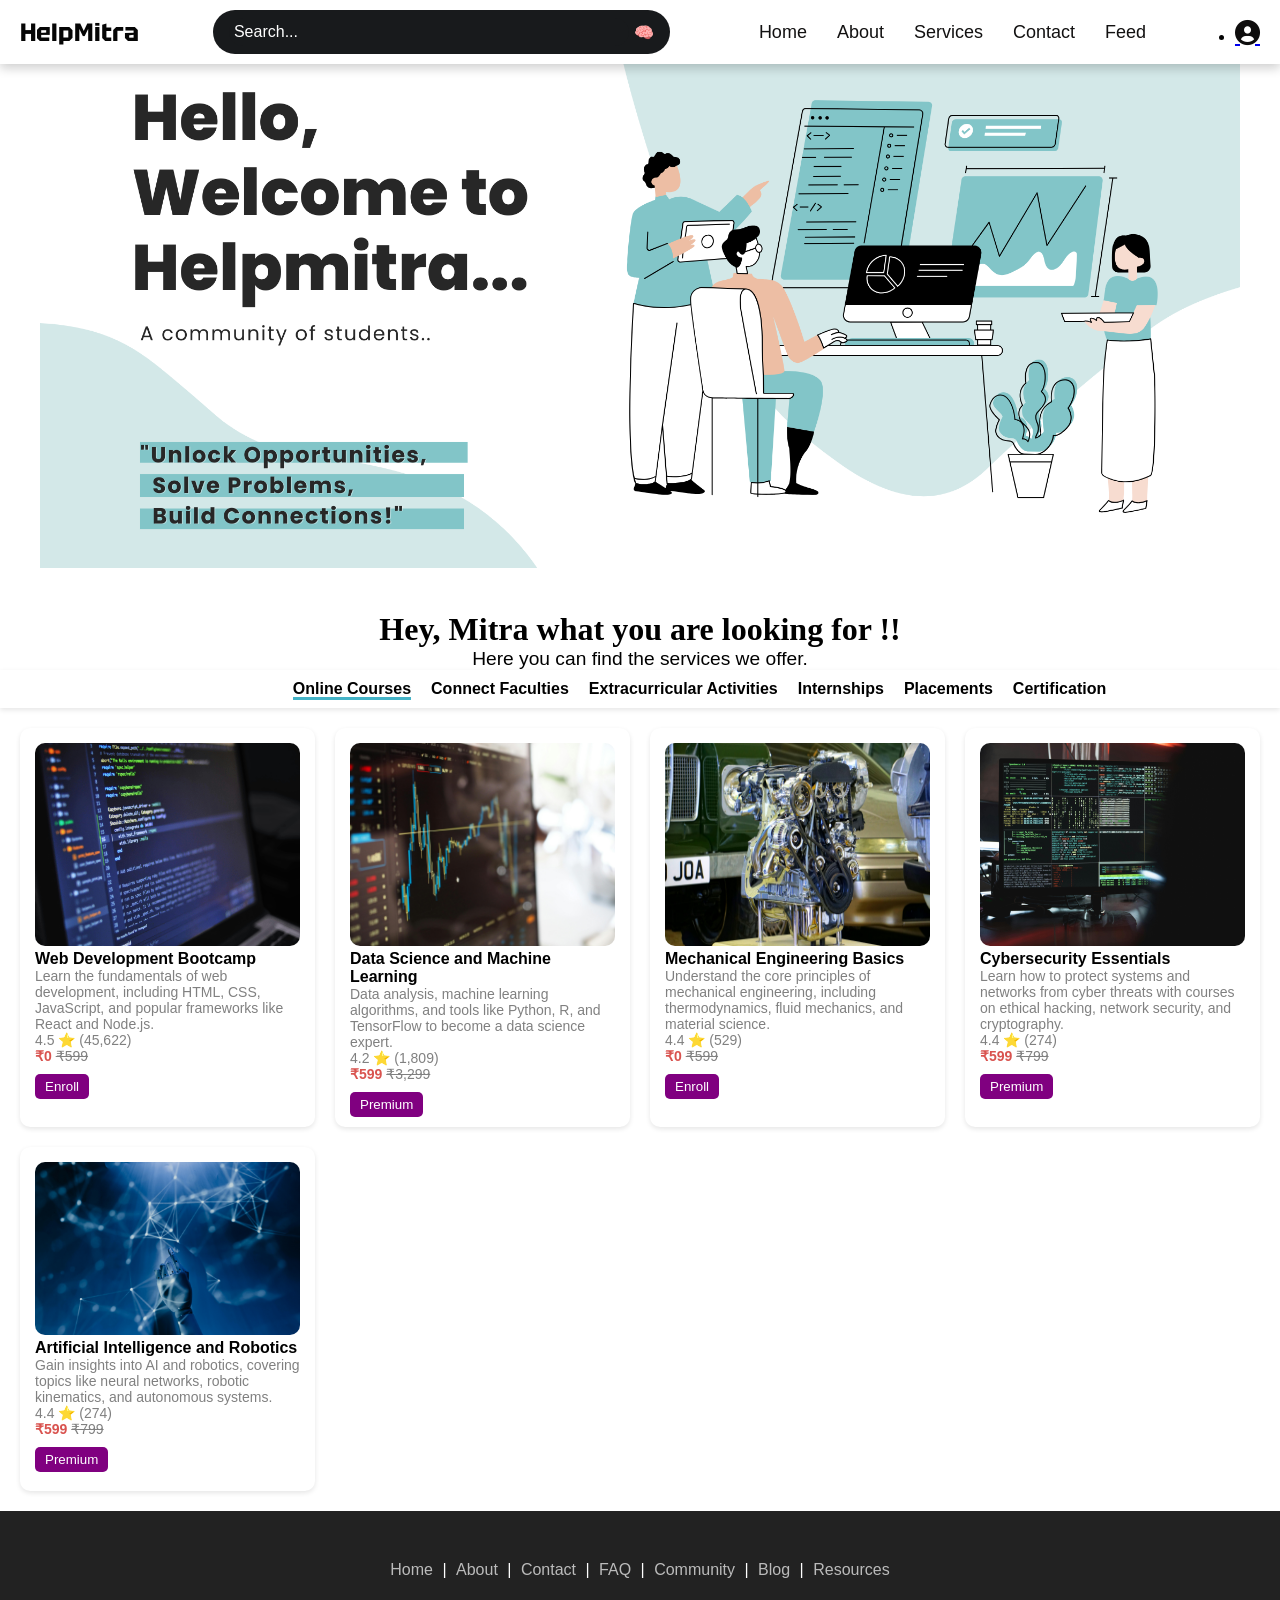
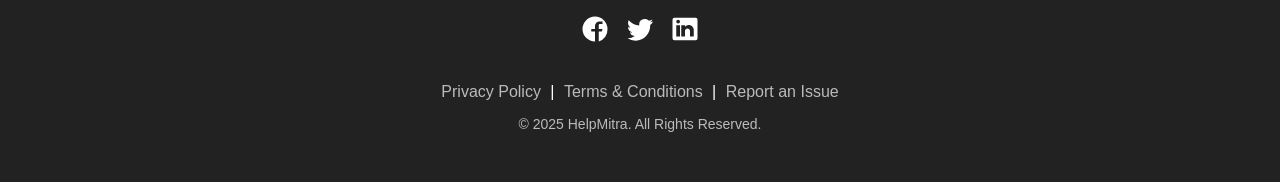
==== p2.html @ ab0b09a4 "added all the files" ====
<!DOCTYPE html>
<html lang="en">

<head>

    <meta charset="UTF-8">
    <meta name="viewport" content="width=device-width, initial-scale=1.0">
    <title>Helpmitra-Community of Students</title>
    <link rel="stylesheet" href="p1.css">
    <link href="https://fonts.googleapis.com/css2?family=Tektur:wght@400;700&display=swap" rel="stylesheet">
    <link rel="stylesheet" href="https://cdnjs.cloudflare.com/ajax/libs/font-awesome/6.0.0/css/all.min.css">
</head>

<body>

    <header class="header">

        <div class="logo">HelpMitra</div>
        <form class="search-box">
            <input type="text" placeholder="Search..." />
            <button type="submit">🧠</button>
        </form>

        <ul class="nav-links">
            <li><a href="p2.html">Home</a></li>
            <li><a href="about.html">About</a></li>
            <li><a href="index.html#serv">Services</a></li>
            <li><a href="contact.html">Contact</a></li>
            <li><a href="#">Feed</a></li>
        </ul>


        <ul>
            <li class="profile"><a href="profile.html"><i class="fas fa-user-circle"></i></a>
            </li>
        </ul>
    </header>

    <img src="bannerHeMi.png" class="imagess" alt="error occurs">

    <h1>Hey, Mitra what you are looking for !!</h1>
    <p1>Here you can find the services we offer. </p1><br>

    <!-- Navigation Bar -->
    <nav>
        <ul>
            <li><a href="#" class="nav-link active" data-category="online-courses">Online Courses</a></li>
            <li><a href="#" class="nav-link" data-category="connect-faculties">Connect Faculties</a></li>
            <li><a href="#" class="nav-link" data-category="extracurricular-activities">Extracurricular Activities</a>
            </li>
            <li><a href="#" class="nav-link" data-category="internships">Internships</a></li>
            <li><a href="#" class="nav-link" data-category="placements">Placements</a></li>
            <li><a href="#" class="nav-link" data-category="certification">Certification</a></li>
        </ul>
    </nav>

    <!-- Course Grid -->
    <section class="course-grid active" id="online-courses">
        <div class="course-card">
            <img src="oc1.jpg" alt="Course 1">
            <h3>Web Development Bootcamp</h3>
            <p>Learn the fundamentals of web development, including HTML, CSS, JavaScript, and popular frameworks like
                React and Node.js.</p>
            <p>4.5 ⭐ (45,622)</p>
            <p><span class="price">₹0</span> <del>₹599</del></p>
            <button class="premium">Enroll</button>
        </div>

        <div class="course-card">
            <img src="oc2.jpg" alt="Course 2">
            <h3>Data Science and Machine Learning</h3>
            <p>Data analysis, machine learning algorithms, and tools like Python, R, and TensorFlow to become a data
                science expert.</p>
            <p>4.2 ⭐ (1,809)</p>
            <p><span class="price">₹599</span> <del>₹3,299</del></p>
            <button class="premium">Premium</button>
        </div>

        <div class="course-card">
            <img src="oc3.jpg" alt="Course 3">
            <h3>Mechanical Engineering Basics</h3>
            <p>Understand the core principles of mechanical engineering, including thermodynamics, fluid mechanics, and
                material science.</p>
            <p>4.4 ⭐ (529)</p>
            <p><span class="price">₹0</span> <del>₹599</del></p>
            <button class="premium">Enroll</button>
        </div>

        <div class="course-card">
            <img src="oc4.jpg" alt="Course 4">
            <h3>Cybersecurity Essentials</h3>
            <p>Learn how to protect systems and networks from cyber threats with courses on ethical hacking, network
                security, and cryptography.</p>
            <p>4.4 ⭐ (274)</p>
            <p><span class="price">₹599</span> <del>₹799</del></p>
            <button class="premium">Premium</button>
        </div>

        <div class="course-card">
            <img src="oc5.jpg" alt="Course 4">
            <h3>Artificial Intelligence and Robotics</h3>
            <p>Gain insights into AI and robotics, covering topics like neural networks, robotic kinematics, and
                autonomous systems.</p>
            <p>4.4 ⭐ (274)</p>
            <p><span class="price">₹599</span> <del>₹799</del></p>
            <button class="premium">Premium</button>
        </div>

    </section>
    <section class="course-grid" id="connect-faculties">
        <div class="course-card">
            <img src="cf1.jpg" alt="Course 1">
            <h3>Dr. pro. vivek singh</h3>
            <p>Professor of Computer Science</p>
            <p>Over 20 years of experience in teaching and research in the field of artificial intelligence.</p>
            <div class="contact-info">
                <p><strong>Email:</strong>viveksingh@example.com</p>
                <p><strong>Subjects:</strong> AI, Machine Learning, Data Structures</p>
            </div>
        </div>

        <div class="course-card">
            <img src="cf2.jpg" alt="Course 2">
            <h3>Dr. prof. damyanti patel</h3>
            <p>Associate Professor of Mathematics</p>
            <p>Specializes in algebra and has published numerous papers in international journals.</p>
            <div class="contact-info">
                <p><strong>Email:</strong>pateldamyati@example.com</p>
                <p><strong>Subjects:</strong>Algebra, Calculus, Statistics</p>
            </div>
        </div>

        <div class="course-card">
            <img src="cf3.jpg" alt="Course 3">
            <h3>prof. Akash parmar</h3>
            <p>Assistant Professor of Physics</p>
            <p>Focuses on quantum mechanics and he is passionate about teaching.</p>
            <div class="contact-info">
                <p><strong>Email:</strong>akashparmar@example.com</p>
                <p><strong>Subjects:</strong>Quantum Mechanics, Thermodynamics</p>
            </div>
        </div>

        <div class="course-card">
            <img src="cf4.jpg" alt="Course 4">
            <h3>prof. Alakh pandey</h3>
            <p>Assistant Professor of Physics</p>
            <div class="contact-info">
                <p><strong>Email:</strong>alakhpandey@example.com</p>
                <p><strong>Subjects:</strong>Quantum physics</p>
            </div>
        </div>

        <div class="course-card">
            <img src="cf5.jpg" alt="Course 4">
            <h3>prof.Ashis kumar</h3>
            <p>Assistant Professor of robotics</p>
            <div class="contact-info">
                <p><strong>Email:</strong>emilyjohnson@example.com</p>
                <p><strong>Subjects:</strong>IOT, Automation</p>
            </div>
        </div>
    </section>

    <section class="course-grid" id="extracurricular-activities">
        <div class="course-card">
            <img src="activ1.jpg.jpg" alt="Course 1">
            <h3>BasketBall</h3>
            <p>Join our basketball team to improve your skills and compete in local tournaments.</p>
            <p><span class="price">₹0</span> <del>₹599</del></p>
            <button class="premium">Free</button>
        </div>

        <div class="course-card">
            <img src="activ2.jpg.jpg" alt="Course 2">
            <h3>Chess Club</h3>
            <p>Challenge your mind and compete with others in our chess club.</p>
            <button class="premium">Join</button>
        </div>

        <div class="course-card">
            <img src="activ3.jpg.jpg" alt="Course 3">
            <h3>Drama Club</h3>
            <p>Express yourself through acting and participate in our annual plays.</p>
            <p><span class="price">₹0</span> <del>₹599</del></p>
            <button class="premium">Free</button>
        </div>

        <div class="course-card">
            <img src="activ4.jpg.jpg" alt="Course 4">
            <h3>Music Club</h3>
            <p>Join our music club to learn instruments and perform in concerts.</p>
            <p><span class="price">₹599</span> <del>₹799</del></p>
            <button class="premium">Join</button>
        </div>

        <div class="course-card">
            <img src="activ5.jpg.jpg" alt="Course 4">
            <h3>Coding Club</h3>
            <p>Learn to code and work on exciting projects with fellow students.</p>
            <button class="premium">Join</button>
        </div>
    </section>

    <section class="course-grid" id="internships">
        <div class="course-card">
            <img src="intern1.jpg" alt="Course 1">
            <h3>Software Development Intern</h3>
            <p>Company A</p>
            <p>Location:Bengaluru</p>
            <p>Duration: 6 Months</p>
            <button class="premium">Apply Now</button>
        </div>

        <div class="course-card">
            <img src="intern2.jpg" alt="Course 2">
            <h3>Marketing Intern</h3>
            <p>Company B</p>
            <p>Location:Chennai,India</p>
            <p>Duration: 6 Months</p>
            <button class="premium">Apply Now</button>
        </div>

        <div class="course-card">
            <img src="intern3.jpg" alt="Course 3">
            <h3>Graphic Design Intern</h3>
            <p>Company C</p>
            <p>Location:Remote</p>
            <p>Duration: 4 Months</p>
            <button class="premium">Apply Now</button>
        </div>

    </section>

    <section class="course-grid" id="placements">
        <div class="course-card">
            <img src="place1.jpg" alt="Course 1">
            <h3>Software Engineer at TechCorp</h3>
            <p>Join TechCorp as a Software Engineer and work on cutting-edge technologies.</p>
            <button class="premium">Read More</button>
        </div>

        <div class="course-card">
            <img src="place2.jpg" alt="Course 1">
            <h3>Data Analyst at DataSolutions</h3>
            <p>Analyze and interpret complex data sets to help businesses make informed decisions.</p>
            <button class="premium">Read More</button>
        </div>

        <div class="course-card">
            <img src="place3.jpg" alt="Course 1">
            <h3>Marketing Specialist at MarketGurus</h3>
            <p>Develop and implement marketing strategies to promote products and services.</p>
            <button class="premium">Read More</button>
        </div>

        <div class="course-card">
            <img src="place4.jpg" alt="Course 1">
            <h3>Frontend Developer at Narola Infotech</h3>
            <p>Join Narola Infotech as a Frontend developer and work on cutting-edge technologies.</p>
            <button class="premium">Read More</button>
        </div>


    </section>

    <section class="course-grid" id="certification">
        <div class="course-card">
            <img src="image1.jpg" alt="Course 1">
            <h3>The Complete AI Guide: Learn ChatGPT</h3>
            <p>4.5 ⭐ (45,622)</p>
            <p><span class="price">₹0</span> <del>₹599</del></p>
            <button class="premium">Free</button>
        </div>

        <div class="course-card">
            <img src="image2.jpg" alt="Course 2">
            <h3>The Complete AI-Powered Copywriting Course</h3>
            <p>4.2 ⭐ (1,809)</p>
            <p><span class="price">₹599</span> <del>₹3,299</del></p>
            <button class="premium">Premium</button>
        </div>

        <div class="course-card">
            <img src="image3.jpg" alt="Course 3">
            <h3>ChatGPT, DeepSeek, Grok & More AI Tools</h3>
            <p>4.4 ⭐ (529)</p>
            <p><span class="price">₹0</span> <del>₹599</del></p>
            <button class="premium">Free</button>
        </div>

        <div class="course-card">
            <img src="image4.jpg" alt="Course 4">
            <h3>Mastering SEO With ChatGPT</h3>
            <p>4.4 ⭐ (274)</p>
            <p><span class="price">₹599</span> <del>₹799</del></p>
            <button class="premium">Premium</button>
        </div>
    </section>

    <footer>
        <div class="footer-container">
            <div class="footer-links">
                <a href="p2.html">Home</a> |
                <a href="about.html">About</a> |
                <a href="contact.html">Contact</a> |
                <a href="#">FAQ</a> |
                <a href="#">Community</a> |
                <a href="#">Blog</a> |
                <a href="#">Resources</a>
            </div>


            <div class="social-icons">
                <!-- Facebook -->
                <a href="https://www.facebook.com/yourprofile" target="_blank">
                    <svg xmlns="http://www.w3.org/2000/svg" width="30" height="30" viewBox="0 0 24 24"
                        fill="currentColor">
                        <path
                            d="M22 12A10 10 0 1 0 12 22V14H9v-2h3V9.5a3.5 3.5 0 0 1 3.5-3.5h2.5V8h-2c-.55 0-1 .45-1 1V12h3l-.5 2h-2.5v8A10 10 0 0 0 22 12Z" />
                    </svg>
                </a>

                <!-- Twitter -->
                <a href="https://twitter.com/yourprofile" target="_blank">
                    <svg xmlns="http://www.w3.org/2000/svg" width="30" height="30" viewBox="0 0 24 24"
                        fill="currentColor">
                        <path
                            d="M22.46 6c-.77.35-1.6.58-2.46.69a4.26 4.26 0 0 0 1.88-2.35 8.27 8.27 0 0 1-2.68 1.02A4.13 4.13 0 0 0 15.5 4a4.14 4.14 0 0 0-4.17 4.3c0 .33.04.66.11.97A11.75 11.75 0 0 1 3 5.09a4.24 4.24 0 0 0-.56 2.17c0 1.49.72 2.8 1.83 3.57a4.07 4.07 0 0 1-1.88-.53v.05c0 2.08 1.44 3.83 3.36 4.24a4.17 4.17 0 0 1-1.87.07 4.16 4.16 0 0 0 3.88 2.9A8.35 8.35 0 0 1 2 19.48a11.77 11.77 0 0 0 6.36 1.88c7.63 0 11.8-6.4 11.8-11.95v-.55A8.47 8.47 0 0 0 22.46 6Z" />
                    </svg>
                </a>

                <!-- LinkedIn -->
                <a href="https://www.linkedin.com/in/yourprofile" target="_blank">
                    <svg xmlns="http://www.w3.org/2000/svg" width="30" height="30" viewBox="0 0 24 24"
                        fill="currentColor">
                        <path
                            d="M20.45 3H3.55A1.55 1.55 0 0 0 2 4.55v14.9A1.55 1.55 0 0 0 3.55 21h16.9A1.55 1.55 0 0 0 22 19.45V4.55A1.55 1.55 0 0 0 20.45 3ZM8 18H5V9h3v9ZM6.5 7.5A1.5 1.5 0 1 1 8 6a1.5 1.5 0 0 1-1.5 1.5ZM19 18h-3v-4.5c0-1.15-.85-2-2-2s-2 .85-2 2V18h-3V9h3v1.25a3.5 3.5 0 0 1 3-1.5c2.2 0 4 1.8 4 4V18Z" />
                    </svg>
                </a>
            </div>



            <div class="footer-legal">
                <a href="#">Privacy Policy</a> |
                <a href="#">Terms & Conditions</a> |
                <a href="#">Report an Issue</a>
            </div>

            <p>&copy; 2025 HelpMitra. All Rights Reserved.</p>
        </div>
    </footer>


    <script src="p1.js"></script>
</body>

</html>
---- p1.css ----
body {
    font-family: Arial, sans-serif;
    text-align: center;
    background-color: rgb(255, 255, 255);
    height: 100%;
    /* Make sure body takes full height */
    overflow-x: hidden;
    /* Prevent horizontal scrolling */
}

* {
    margin: 0;
    padding: 0;
    box-sizing: border-box;
}

.header {
    background-color: white;
    color: rgb(3, 3, 3);
    padding: 10px 20px;
    display: flex;
    justify-content: space-between;
    align-items: center;
    box-shadow: 0px 4px 10px rgba(10, 10, 10, 0.2);
    top: 0;
    left: 0;
    width: 100%;
    position: fixed;

}

.logo {
    font-size: 25px;
    font-weight: bold;
    font-family: Tektur;
    color: rgb(6, 6, 6);
}

.nav-links {
    list-style: none;
    display: flex;
}

.nav-links li {
    margin: 0 15px;
}

.nav-links a {
    text-decoration: none;
    color: rgb(18, 17, 17);
    font-size: 18px;
}

.nav-links a:hover {
    color: rgb(33, 195, 109);
}

/* Search Bar Styling */
.search-box {
    display: flex;
    align-items: center;
    background: #181a1c;
    padding: 8px 16px;
    border-radius: 25px;
}

.search-box input {
    border: none;
    background: #181a1c;
    outline: none;
    padding: 5px;
    font-size: 16px;
    width: 400px;
    border-radius: 20px;
}

input::placeholder {
    color: white;
}

input[type="text"] {
    color: aliceblue;
}

.search-box button {
    background: transparent;
    border: none;
    cursor: pointer;
    font-size: 16px;
    margin-left: 5px;
}

.imagess {
    width: 1200px;
    margin-top: 4%;
    /* Set desired width */
    height: auto;
}

.loginfile {
    background-image: url(login1.png);
    background-size: cover;
    height: 100%;
}

/* Login Button */

.login-btn {
    background-color: #181a1c;
    color: white;
    padding: 10px 20px;
    border: none;
    border-radius: 5px;
    cursor: pointer;
    text-decoration: none;
    font-size: px;
}

.login-btn:hover {
    background-color: rgb(33, 195, 109);
}


h1 {
    font-family: Georgia, 'Times New Roman', Times, serif;
    margin-top: 3%;
}

p1 {
    font-size: 120%;
    margin-top: 2%;
}

/*profile*/
.prob {
    background-color: #181a1c;
    color: white;
    padding: 10px 20px;
    border: none;
    border-radius: 5px;
    cursor: pointer;
    text-decoration: none;
    font-size: px;
}



/* Navigation Bar */
nav {
    background-color: white;
    padding: 10px 20px;
    box-shadow: 0 2px 5px rgba(0, 0, 0, 0.1);
}

nav ul {
    list-style: none;
    display: flex;
    gap: 20px;
    padding: 0;
    margin: 0;
    margin-left: 22%
}

nav ul li {
    display: inline;
}

nav ul li a {
    text-decoration: none;
    color: black;
    font-weight: bold;
    cursor: pointer;
}

.nav-link.active {
    border-bottom: 3px solid rgb(68, 179, 199);
}

/* Course Grid */
.course-grid {
    display: none;
    grid-template-columns: repeat(auto-fit, minmax(250px, 1fr));
    gap: 20px;
    padding: 20px;
}

.course-grid.active {
    display: grid;
    /* Show only active grid */
}

/* Course Card */
.course-card {
    background: white;
    padding: 15px;
    border-radius: 10px;
    box-shadow: 0 2px 5px rgba(0, 0, 0, 0.1);
    text-align: left;
}

.course-card img {
    width: 100%;
    border-radius: 10px;
    height: 55%;
}

.course-card h3 {
    font-size: 16px;
}

.course-card p {
    color: gray;
    font-size: 14px;
}

.price {
    color: #d9534f;
    font-weight: bold;
}

/* Buttons */
.premium,
.bestseller {
    background: purple;
    color: white;
    padding: 5px 10px;
    border-radius: 5px;
    border: none;
    cursor: pointer;
    margin-top: 10px;
}

/* Login Page */
.container {
    background-color: none;
    padding: 40px;
    border: 1px solid #f3e7e7;
    box-shadow: 0px 0px 10px rgba(0, 0, 0, 0.1);
    border-radius: 25px;
    width: 400px;
    margin-top: 10%;
    margin-bottom: 25%;
    text-align: center;
    font-family: Tektur;
    font-size: 120%;
    margin-left: 20%;
}

.inputfile {
    width: 100%;
    padding: 10px;
    margin: 8px 0;
    background: #f7f6f8;
    border: 1px solid #d4cccc;
    border-radius: 20px;
}

.inputfile::placeholder {
    color: #0d0d0d;
}

.btnlog {
    width: 100%;
    padding: 10px;
    background: #0d0d0d;
    color: white;
    border: none;
    border-radius: 20px;
    margin: 8px 0;
    cursor: pointer;
}

.btnlog:hover {
    background: #5397b4;
}

.toggle {
    margin-top: 10px;
    color: rgb(14, 14, 14);
    cursor: pointer;
    font-family: Georgia, 'Times New Roman', Times, serif;
    font-size: 90%;
}

/*footer*/
footer {
    background: #222;
    color: #fff;
    text-align: center;
    padding: 50px 5px;
}

.footer-container {
    width: 90%;
    max-width: 600px;
    /* Reduce width for better alignment */
    margin: auto;
    display: flex;
    flex-direction: column;
    /* Stack items vertically */
    align-items: center;
    /* Center align items */
    gap: 15px;
    /* Add spacing between sections */
}

.footer-links,
.footer-social,
.footer-legal {
    width: 100%;
}

.footer-links a,
.footer-legal a {
    color: #bbb;
    text-decoration: none;
    margin: 0 5px;
}

.footer-links a:hover,
.footer-legal a:hover {
    color: #fff;
}

.footer-social a img {
    width: 30px;
    margin: 5px;
}

p {
    font-size: 14px;
    color: #bbb;
}

/*about us*/
.aboutt {
    background-image: url(login1.png);
    background-size: cover;
    height: 100%;
}

.about-container {
    max-width: 900px;
    margin: 0 auto;
    text-align: left;
    margin-top: 8%;
    margin-bottom: 5%;
}

.h22 {
    font-size: 2em;
    color: #333;
    margin-bottom: 20px;
}

.h33 {
    font-size: 1.5em;
    color: #444;
    margin-top: 20px;
}

.p3 {
    font-size: 1.5em;
    color: #101010;
    line-height: 1.6;
}

.ul3 {
    list-style-type: none;
    padding-left: 0;
}

.ul3 li {
    font-size: 1.5em;
    color: #b33333;
    margin: 10px 0;
}

.cta-button {
    display: inline-block;
    padding: 10px 20px;
    background-color: #171717;
    color: white;
    text-decoration: none;
    border-radius: 5px;
    margin-top: 30px;
}

.cta-button:hover {
    background-color: #0056b3;
}

/* contact us*/
.loginfilee {
    background-image: url(login1.png);
    height: 100%;

}

.contact-container {
    max-width: 800px;
    margin: 0 auto;
    margin-top: 8%;
    margin-bottom: 8%;
}

.h23 {
    font-size: 2em;
    color: #333;
    margin-bottom: 20px;
}

p5 {
    font-size: 1em;
    color: #666;
    line-height: 1.6;
    margin-bottom: 20px;
}

.farm {
    display: flex;
    flex-direction: column;
    gap: 20px;
}

.form-group {
    display: flex;
    flex-direction: column;
    align-items: flex-start;
}

label {
    font-size: 1em;
    color: #444;
    margin-bottom: 5px;
}

.cons {
    width: 100%;
    padding: 10px;
    font-size: 1em;
    color: #333;
    border: 1px solid #ccc;
    border-radius: 5px;
}

textarea {
    resize: vertical;
}

button.submit-btn {
    background-color: #111111;
    color: white;
    padding: 10px 20px;
    font-size: 1em;
    border: none;
    border-radius: 5px;
    cursor: pointer;
}

button.submit-btn:hover {
    background-color: #3d90a1;
}

.profile-icon {
    width: 50px;
    height: 50px;
    border-radius: 50%;
    border: 2px solid white;
}

.profile a {
    display: flex;
    align-items: center;
}

/* Styling for Font Awesome Icon */
.profile i {
    font-size: 25px;
    color: rgb(14, 13, 13);
}

.social-icons {
    display: flex;
    gap: 15px;
    justify-content: center;
    padding: 20px;
    background: none;
}

.social-icons a svg {
    fill: white;
    transition: transform 0.3s ease, fill 0.3s ease;
}

.social-icons a:hover svg {
    fill: #007bff;
    /* Changes color on hover */
    transform: scale(1.1);
    /* Slight zoom effect */
}
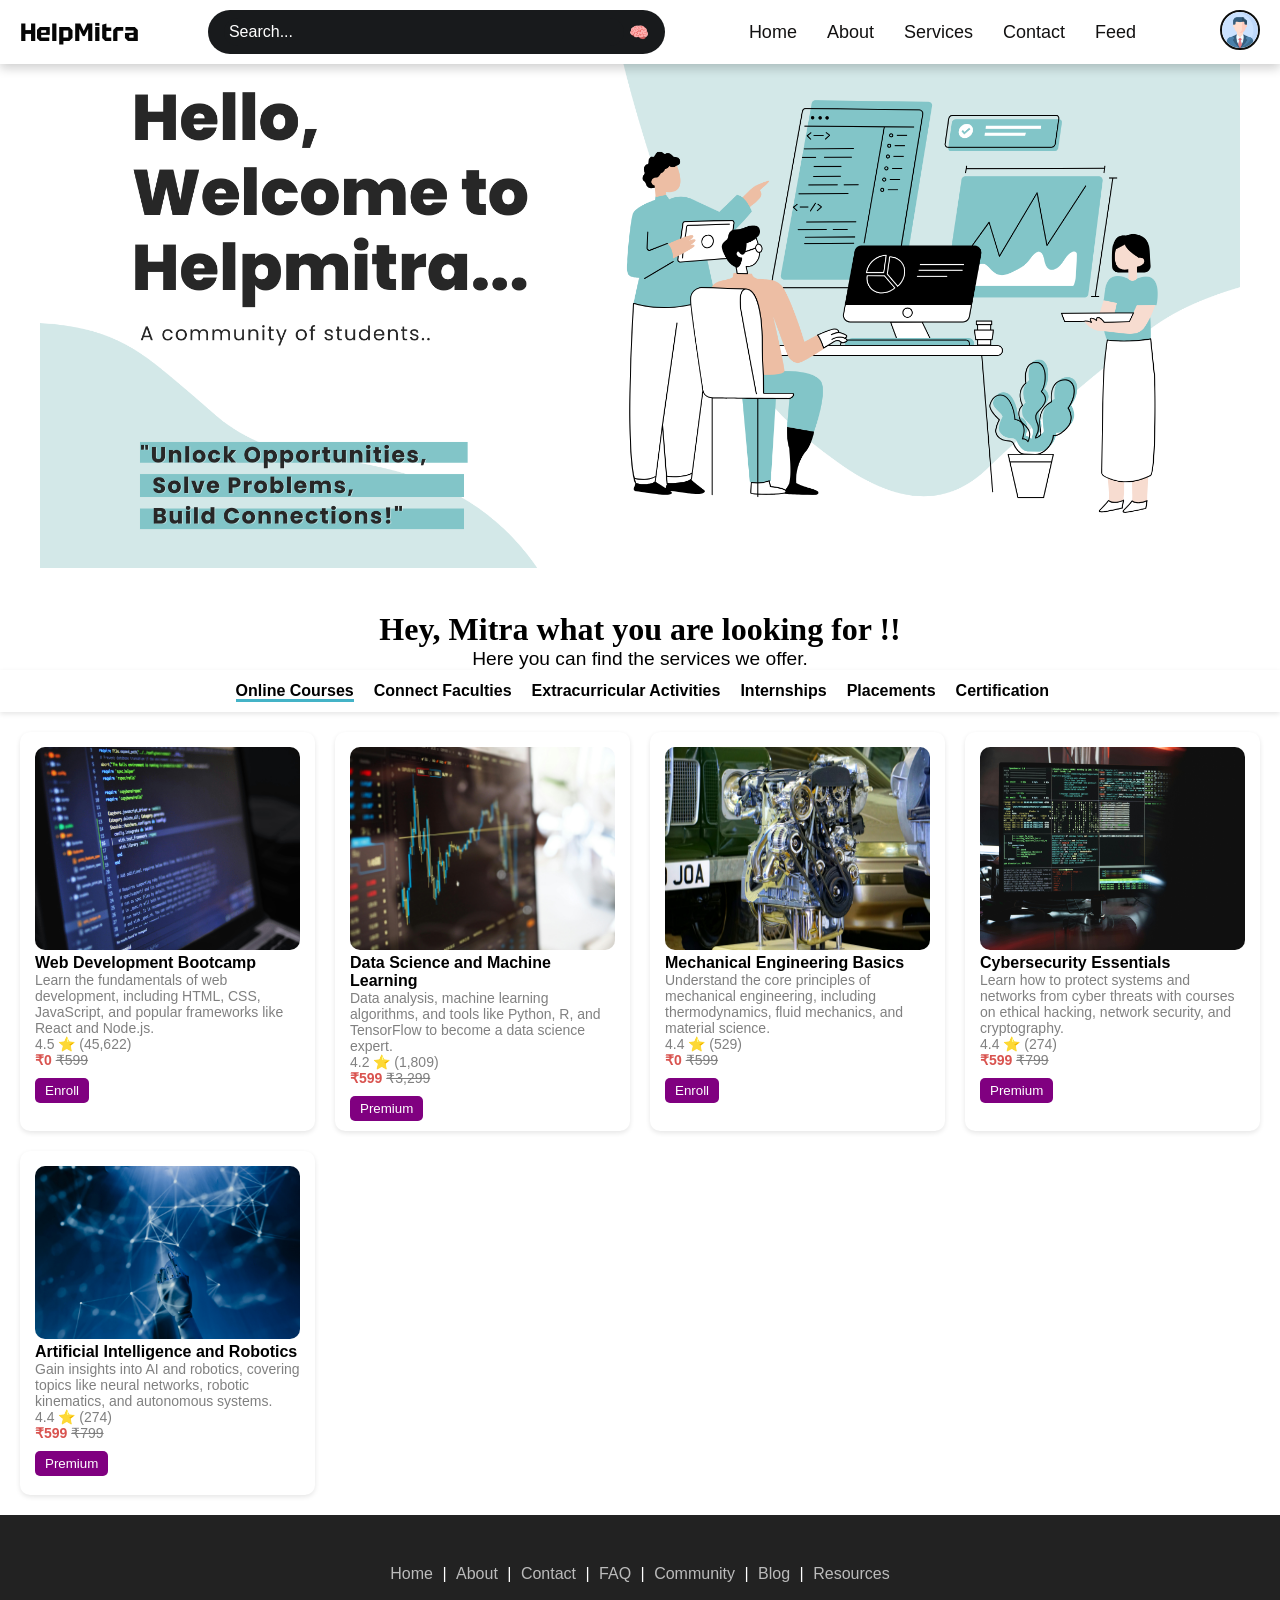
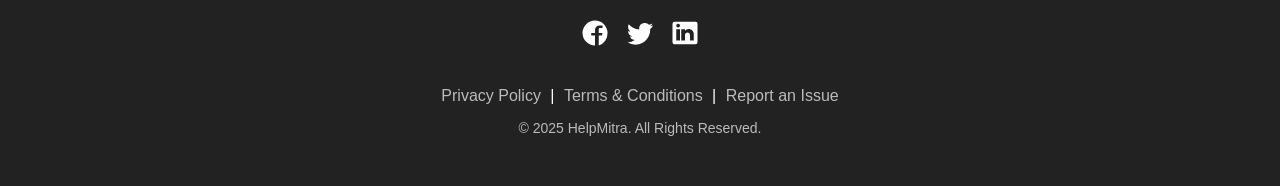
==== commit 72627555: "Add files via upload" ====
--- a/p2.html
+++ b/p2.html
@@ -8,7 +8,6 @@
     <title>Helpmitra-Community of Students</title>
     <link rel="stylesheet" href="p1.css">
     <link href="https://fonts.googleapis.com/css2?family=Tektur:wght@400;700&display=swap" rel="stylesheet">
-    <link rel="stylesheet" href="https://cdnjs.cloudflare.com/ajax/libs/font-awesome/6.0.0/css/all.min.css">
 </head>
 
 <body>
@@ -29,11 +28,21 @@
             <li><a href="#">Feed</a></li>
         </ul>
 
-
-        <ul>
-            <li class="profile"><a href="profile.html"><i class="fas fa-user-circle"></i></a>
-            </li>
-        </ul>
+        <div class="profile-container">
+            <img src="profo.png" alt="Profile Icon" id="profileIcon">
+            <div id="dropdownMenu" class="dropdown">
+              <ul>
+                <li><a href="#">Google Account</a></li>
+                <li><a href="#">Switch account</a></li>
+                <li><a href="#">Sign out</a></li>
+                <li><a href="#">YouTube Studio</a></li>
+                <li><a href="#">Purchases</a></li>
+                <li><a href="#">Your data</a></li>
+                <li><a href="#">Appearance</a></li>
+              </ul>
+            </div>
+          </div>
+            
     </header>
 
     <img src="bannerHeMi.png" class="imagess" alt="error occurs">
--- a/p1.css
+++ b/p1.css
@@ -131,24 +131,12 @@
     margin-top: 2%;
 }
 
-/*profile*/
-.prob {
-    background-color: #181a1c;
-    color: white;
-    padding: 10px 20px;
-    border: none;
-    border-radius: 5px;
-    cursor: pointer;
-    text-decoration: none;
-    font-size: px;
-}
-
-
 
 /* Navigation Bar */
 nav {
     background-color: white;
-    padding: 10px 20px;
+    padding: 12px 8px;
+    width: 100%;
     box-shadow: 0 2px 5px rgba(0, 0, 0, 0.1);
 }
 
@@ -158,7 +146,8 @@
     gap: 20px;
     padding: 0;
     margin: 0;
-    margin-left: 22%
+    margin-left: 18%
+    
 }
 
 nav ul li {
@@ -282,6 +271,10 @@
     font-size: 90%;
 }
 
+.toggle:hover {
+    color: #1f90a3; /* blue on hover or choose any color */
+  }
+
 /*footer*/
 footer {
     background: #222;
@@ -291,7 +284,7 @@
 }
 
 .footer-container {
-    width: 90%;
+    width: 100%;
     max-width: 600px;
     /* Reduce width for better alignment */
     margin: auto;
@@ -462,23 +455,62 @@
     background-color: #3d90a1;
 }
 
-.profile-icon {
-    width: 50px;
-    height: 50px;
-    border-radius: 50%;
-    border: 2px solid white;
-}
-
-.profile a {
-    display: flex;
-    align-items: center;
-}
+/*profile icon*/
+
+.profile-container {
+    position: relative;
+  }
+
+.profile-container img {
+    width: 40px;
+    height: 40px;
+    border-radius: 50%; /* makes it a circle */
+    cursor: pointer;
+    object-fit: cover;   /* makes sure image fits well */
+    border: 2px solid #0d0e0d; /* optional border */
+}
+
+.dropdown {
+    display: none;
+    position: absolute;
+    background-color: white;
+    border: 1px solid #ccc;
+    box-shadow: 0px 4px 12px rgba(0, 0, 0, 0.1);
+    padding: 10px;
+    z-index: 100;
+    top: 100%;
+    right: 0;
+    border-radius: 8px;
+    min-width: 200px;
+  }
+  /* Show state */
+  .dropdown.show {
+    display: block;
+  }
+  
+  /* Style the list */
+  .dropdown ul {
+    list-style: none;
+    margin: 0;
+    padding: 0;
+  }
+  
+  .dropdown ul li {
+    padding: 10px 15px;
+    border-bottom: 1px solid #eee;
+  }
+  
+  .dropdown ul li:last-child {
+    border-bottom: none;
+  }
+  
+  .dropdown ul li:hover {
+    background-color: #f9f9f9;
+    cursor: pointer;
+  }  
+  
 
 /* Styling for Font Awesome Icon */
-.profile i {
-    font-size: 25px;
-    color: rgb(14, 13, 13);
-}
 
 .social-icons {
     display: flex;
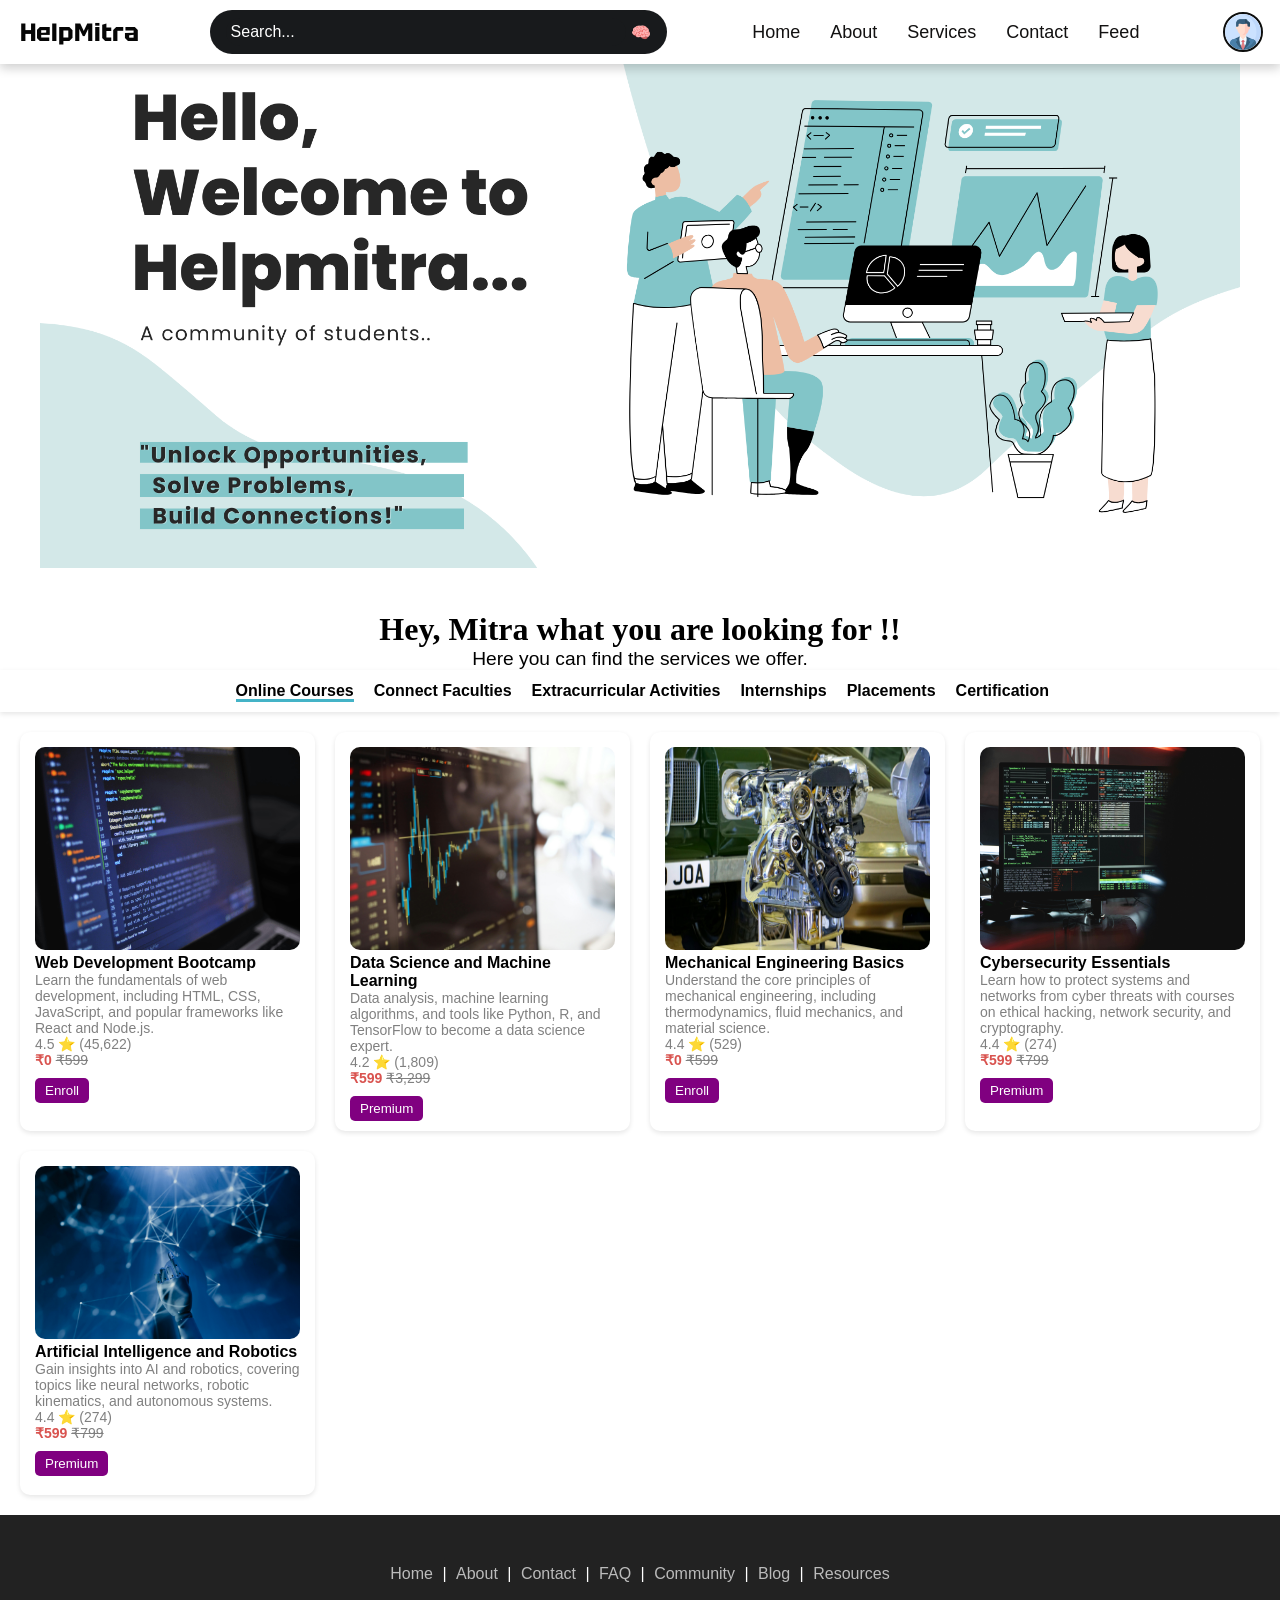
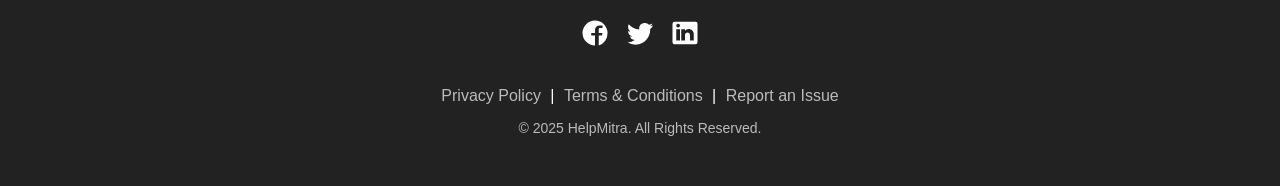
==== commit 36c6110c: "Updated frontend UI/fixed bugs/added new section" ====
--- a/p2.html
+++ b/p2.html
@@ -28,20 +28,16 @@
             <li><a href="#">Feed</a></li>
         </ul>
 
-        <div class="profile-container">
-            <img src="profo.png" alt="Profile Icon" id="profileIcon">
-            <div id="dropdownMenu" class="dropdown">
-              <ul>
-                <li><a href="#">Google Account</a></li>
-                <li><a href="#">Switch account</a></li>
-                <li><a href="#">Sign out</a></li>
-                <li><a href="#">YouTube Studio</a></li>
-                <li><a href="#">Purchases</a></li>
-                <li><a href="#">Your data</a></li>
-                <li><a href="#">Appearance</a></li>
-              </ul>
+        <div class="profile" onclick="toggleDropdown()">
+            <div class="profile-icon"><img src="profo.png" class="mypic" alt="profile"></div>
+            <div class="dropdown" id="dropdownMenu">
+              <a href="#">Profile</a>
+              <a href="#">Settings</a>
+              <a href="#">Notes</a>
+              <a href="#" class="logout">Logout</a>
             </div>
           </div>
+        </div>
             
     </header>
 
--- a/p1.css
+++ b/p1.css
@@ -457,11 +457,7 @@
 
 /*profile icon*/
 
-.profile-container {
-    position: relative;
-  }
-
-.profile-container img {
+.mypic{
     width: 40px;
     height: 40px;
     border-radius: 50%; /* makes it a circle */
@@ -470,44 +466,52 @@
     border: 2px solid #0d0e0d; /* optional border */
 }
 
-.dropdown {
+.profile {
+    position: relative;
+    cursor: pointer;
+  }
+  
+  .profile-icon {
+    width: 35px;
+    height: 35px;
+    border-radius: 50%;
+    background-color: #ecf0f1;
+    display: flex;
+    justify-content: center;
+    align-items: center;
+    color: #2c3e50;
+    font-weight: bold;
+  }
+  
+  .dropdown {
     display: none;
     position: absolute;
+    right: 0;
+    top: 45px;
     background-color: white;
-    border: 1px solid #ccc;
-    box-shadow: 0px 4px 12px rgba(0, 0, 0, 0.1);
+    color: #2c3e50;
+    border: 1px solid #5d8ba0;
+    border-radius: 5px;
+    min-width: 150px;
+    box-shadow: 0px 2px 5px rgba(0, 0, 0, 0.2);
+    z-index: 1;
+  }
+  
+  .dropdown a {
+    display: block;
     padding: 10px;
-    z-index: 100;
-    top: 100%;
-    right: 0;
-    border-radius: 8px;
-    min-width: 200px;
-  }
-  /* Show state */
-  .dropdown.show {
-    display: block;
+    text-decoration: none;
+    color: #000000;
+    font-family:system-ui, -apple-system, BlinkMacSystemFont, 'Segoe UI', Roboto, Oxygen, Ubuntu, Cantarell, 'Open Sans', 'Helvetica Neue', sans-serif;
   }
   
-  /* Style the list */
-  .dropdown ul {
-    list-style: none;
-    margin: 0;
-    padding: 0;
-  }
-  
-  .dropdown ul li {
-    padding: 10px 15px;
-    border-bottom: 1px solid #eee;
-  }
-  
-  .dropdown ul li:last-child {
-    border-bottom: none;
-  }
-  
-  .dropdown ul li:hover {
-    background-color: #f9f9f9;
-    cursor: pointer;
-  }  
+  .dropdown a:hover {
+    background-color: #56d5cfcd;
+  }
+
+  .logout{
+    color: red;
+  }
   
 
 /* Styling for Font Awesome Icon */
